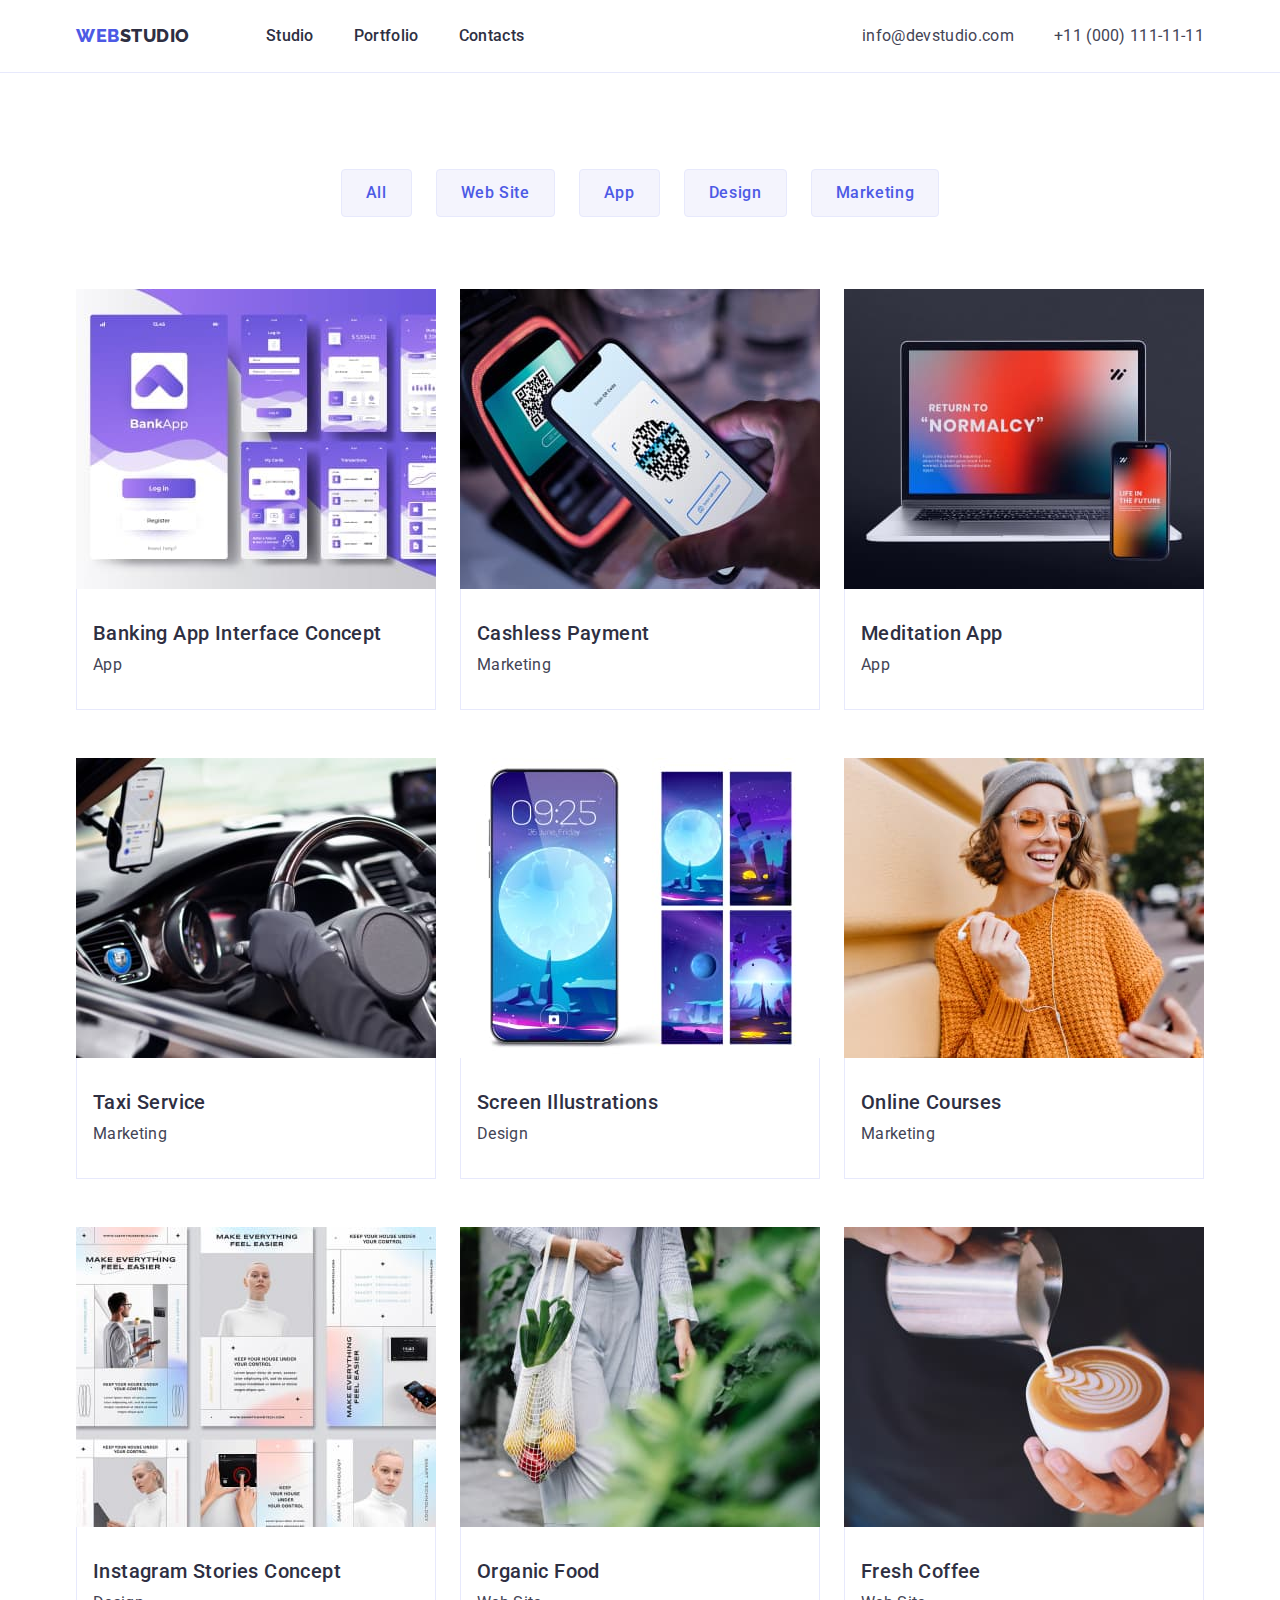
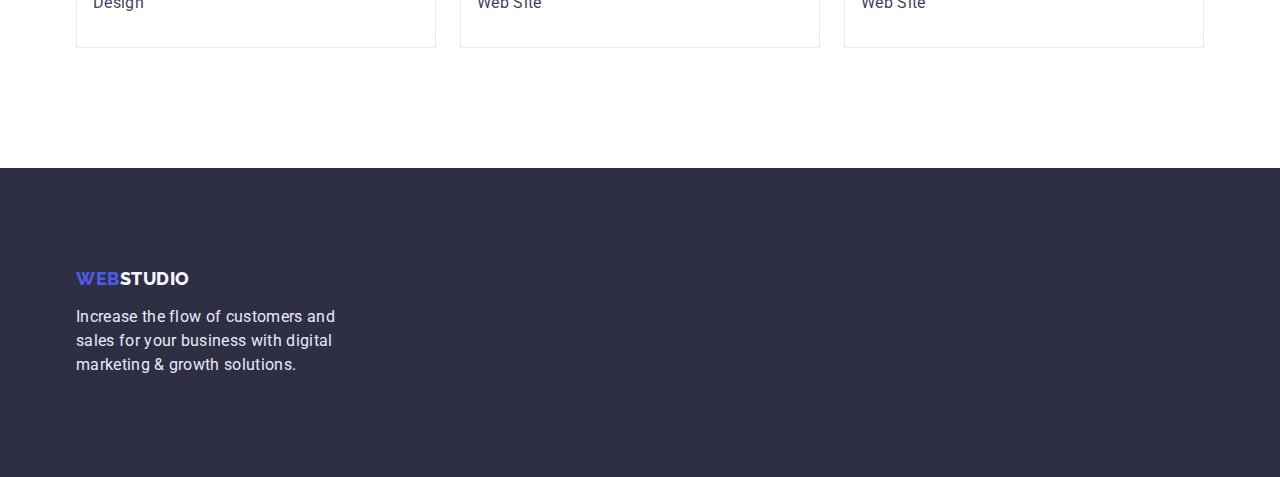
==== portfolio.html @ 5f1618ea "Initial commit" ====
<!DOCTYPE html>
<html lang="en">
<head>
    <meta charset="UTF-8">
    <meta http-equiv="X-UA-Compatible" content="IE=edge">
    <meta name="viewport" content="width=device-width, initial-scale=1.0">
    <title>Portfolio</title>
    <link rel="stylesheet" href="https://cdn.jsdelivr.net/npm/modern-normalize@1.1.0/modern-normalize.min.css">
    <link rel="preconnect" href="https://fonts.googleapis.com">
    <link rel="preconnect" href="https://fonts.gstatic.com" crossorigin>
    <link href="https://fonts.googleapis.com/css2?family=Raleway:wght@800&family=Roboto:wght@400;500;700;900&display=swap"
        rel="stylesheet">
    <link rel="stylesheet" href="./styles/styles.css" />
</head>
<body>
    <header class="page-header">
        <div class="container page-header-container">
        <nav class="navigation">
            <a class="logo link" href="./index.html">Web<span class="logo-web">Studio</span></a>
            <ul class="menu list">
                <li class="menu-item">
                    <a class="menu-link link" href="">Studio</a>
                </li>
                <li class="menu-item">
                    <a class="menu-link link" href="">Portfolio</a>
                </li>
                <li class="menu-item">
                    <a class="menu-link link" href="">Contacts</a>
                </li>
            </ul>
        </nav>
        <address class="contact-details">
            <ul class="list contakt-container">
                <li><a class="address link" href="mailto:info@devstudio.com">info@devstudio.com</a></li>
                <li><a class="address link" href="tel:+110001111111">+11 (000) 111-11-11</a></li>
            </ul>
        </address>
       </div>
    </header>
    <main>
        <section class="all-container">
            <div class="container">
                <h1 hidden>all category</h1>
                <ul class="list list-container">
                    <li><button type="button" class="modals-btn">All</button></li>
                    <li><button type="button" class="modals-btn">Web Site</button></li>
                    <li><button type="button" class="modals-btn">App</button></li>
                    <li><button type="button" class="modals-btn">Design</button></li>
                    <li><button type="button" class="modals-btn">Marketing</button></li>
                </ul>
            </div>

            <div class="container">
            <ul class="list card-set">
                    <li class="item">
                        <a href="" class="link"><img src="./images/banking.jpg" alt="Banking" width="360" height="300">
                            <div class="text-container">
                                <h2 class="functional-top-list">Banking App Interface Concept</h2>
                                <p class="functional-text">App</p>
                            </div>     
                        </a>
                    </li>
                    <li class="item">
                        <a href="" class="link"><img src="./images/cashlesspayment.jpg" alt="Cashless Payment" width="360" height="300">
                            <div class="text-container">
                                <h2 class="functional-top-list">Cashless Payment</h2>
                                <p class="functional-text">Marketing</p>
                            </div>     
                        </a>
                    </li>
                    <li class="item">
                        <a href="" class="link"><img src="./images/meditaionapp.jpg" alt="Meditaion" width="360" height="300">
                            <div class="text-container">
                                <h2 class="functional-top-list">Meditation App</h2>
                                <p class="functional-text">App</p>
                            </div>    
                        </a>
                    </li>
                    <li class="item">
                        <a href="" class="link"><img src="./images/taxitervice.jpg" alt="Taxi" width="360" height="300">
                            <div class="text-container">
                                <h2 class="functional-top-list">Taxi Service</h2>
                                <p class="functional-text">Marketing</p>
                            </div>       
                        </a>
                    </li>
                    <li class="item">
                        <a href="" class="link"><img src="./images/screenillustrations.jpg" alt="Illustrations" width="360" height="300">
                            <div class="text-container">
                                <h2 class="functional-top-list">Screen Illustrations</h2>
                                <p class="functional-text">Design</p>
                            </div> 
                        </a>
                    </li>
                    <li class="item">
                        <a href="" class="link"><img src="./images/onlinecourses.jpg" alt="Online" width="360" height="300">
                            <div class="text-container">
                                <h2 class="functional-top-list">Online Courses</h2>
                                <p class="functional-text">Marketing</p>
                            </div>     
                        </a>
                    </li>
                    <li class="item">
                        <a href="" class="link"><img src="./images/instagram.jpg" alt="Instagram" width="360" height="300">
                            <div class="text-container">
                                <h2 class="functional-top-list">Instagram Stories Concept</h2>
                                <p class="functional-text">Design</p>
                            </div>    
                        </a>
                    </li>
                    <li class="item">
                        <a href="" class="link"><img src="./images/organic.jpg" alt="Food" width="360" height="300">
                            <div class="text-container">
                                <h2 class="functional-top-list">Organic Food</h2>
                                <p class="functional-text">Web Site</p>
                            </div>     
                        </a>
                    </li>
                    <li class="item">
                        <a href="" class="link"><img src="./images/fresh.jpg" alt="Coffee" width="360" height="300">
                            <div class="text-container">
                                <h2 class="functional-top-list">Fresh Coffee</h2>
                                <p class="functional-text">Web Site</p>
                            </div>     
                        </a>
                    </li>
                    </ul>
               </div>
                
        </section>
    </main>
    <footer class="footer-section">
        <div class="container footer-container">
            <a class="logo-footer link" href="./index.html">Web<span class="logo-web-footer">Studio</span></a>
            <p class="footer-text">Increase the flow of customers and sales for your business with digital marketing &
                growth solutions.</p>
        </div>
    </footer>
    
</body>
</html>
---- styles/styles.css ----
:root {
    --accent-color: #404BBF;
    --primary-font: 'Roboto',   sans-serif;
    --secondary-font: 'Raleway', sans-serif;
}

.list {
    list-style: none;
}
.link {
    text-decoration: none;
}
body {
    font-family: 'Roboto',  sans-serif;
    color: #434455;
}

h1,
h2,
h3,
h4,
p {
        margin: 0;
}
ul {
        margin: 0;
        padding: 0;
}
.logo-web {
    color: #2E2F42;
}
.logo-web-footer {
        color: #f4f4fd;
}
.page-header {
        padding-top: 24px;
        padding-bottom: 24px;
}
.logo {
        font-family: inherit;
        font-style: normal;
        font-weight: 800;
        font-size: 18px;
        line-height: 1.17;
        letter-spacing: 0.03em;
        text-transform: uppercase;
        color: #4D5AE5;
        font-family: "Raleway", sans-serif;
        margin-right: 76px;
}
.logo-footer {
        font-family: inherit;
        font-style: normal;
        font-weight: 800;
        font-size: 18px;
        line-height: 1.17;
        letter-spacing: 0.03em;
        text-transform: uppercase;
        color: #4D5AE5;
        font-family: "Raleway", sans-serif;
        margin-right: 76px;
}

.menu-link {
        font-style: normal;
        font-weight: 500;
        font-size: 16px;
        line-height: 1.5;
        letter-spacing: 0.02em;
        color: #2E2F42;
}
.menu-link:hover,
.menu-link:focus {
    color: var(--accent-color);
}
.contact-details {
        font-style: normal;
}

.address {
    font-style: normal;
    font-weight: 400;
    font-size: 16px;
    line-height: 1.5;
    letter-spacing: 0.02em;
    color: #434455;
}
.address:hover,
.address:focus {
    color: var(--accent-color);
}
.hero {
        background-color: #2e2f42;
        padding-top: 188px;
        padding-bottom: 188px;
}
.page-title {
        font-size: 56px;
        line-height: 1.07;
        text-align: center;
        letter-spacing: 0.02em;
        color: #FFFFFF; 
        max-width: 498px;
        margin: 0 auto;
}
.modal-btn {
        min-width: 169px;
        height: 56px;
        font-family: "Roboto", sans-serif;
        font-weight: 500;
        font-size: 16px;
        line-height: 1.5;
        display: flex;
        align-items: center;
        letter-spacing: 0.04em;
        background-color: #4D5AE5;
         color: #FFFFFF; 
         cursor: pointer;
         display: block;
         margin: 0 auto;
        padding: 16px 32px;
         border: none;
        border-color: #4D5AE5;
        box-shadow: 0px 4px 4px rgba(0, 0, 0, 0.15);
        border-radius: 4px;
        margin-top: 48px;
}
.modal-btn:hover,
madal-btn:focus {
background-color: var(--accent-color);
color: #FFFFFF;
}

.functional {
            font-weight: 500;
            font-size: 20px;
            line-height: 1.2;
            letter-spacing: 0.02em;
            color: #2E2F42;
            margin-bottom: 8px;
}
.functional-description {
        font-size: 16px;
        line-height: 1.5;
        letter-spacing: 0.02em;
        color: #434455;
}
.our-work {
        font-size: 36px;
        line-height: 1.11;
        text-align: center;
        letter-spacing: 0.02em;
        text-transform: capitalize;
        color: #2E2F42;
        margin-bottom: 72px;
}
.team {
        font-size: 36px;
        line-height: 1.11;
        text-align: center;
        letter-spacing: 0.02em;
        text-transform: capitalize;
        color: #2E2F42;
        margin-bottom: 72px;
}
.footer-section {
        background-color: #2e2f42;
}
.specialists {
        font-weight: 500;
        font-size: 20px;
        line-height: 1.2;
        text-align: center;
        letter-spacing: 0.02em;
        color: #2E2F42;
        margin-bottom: 8px;
}
.job-title {
        font-size: 16px;
        line-height: 1.5;
        text-align: center;
        letter-spacing: 0.02em;
        color: #434455;
}
.footer-text {
        font-size: 16px;
        line-height: 1.5;
        letter-spacing: 0.02em;
        color: #E7E9FC;
        margin-top: 16px;
        max-width: 264px;
}
.modals-btn {
        min-width: 69px;
        height: 48px;
        font-family: "Roboto", sans-serif;
        font-weight: 500;
        font-size: 16px;
        line-height: 1.5;
        display: flex;
        align-items: center;
        text-align: center;
        letter-spacing: 0.04em;
        color: #4D5AE5;
        cursor: pointer;
        border: 1px solid #E7E9FC;
        border-radius: 4px;
        justify-content: center;
        align-items: center;
        padding: 12px 24px;
        background-color: #F4F4FD;
}

.modals-btn:hover,
madals-btn:focus {
    background-color: var(--accent-color);
    color: #FFFFFF;
     box-shadow: 0px 3px 1px rgba(0, 0, 0, 0.1), 0px 2px 1px rgba(0, 0, 0, 0.08), 0px 2px 2px rgba(0, 0, 0, 0.12);
     border-radius: 4px;
     border-color: #404BBF;
}
.functional-top-list {
        font-weight: 500;
        font-size: 20px;
        line-height: 1.2;
        letter-spacing: 0.02em;
        color: #2E2F42;
}
.functional-text {
        font-size: 16px;
        line-height: 1.5;
        letter-spacing: 0.02em;
        color: #434455;
}

h1,
h2,
h3,
h4,
h5,
h6
p {
        margin-top: 0;
        margin-bottom: 0;
}
ul,
ol {
        margin-top: 0;
        margin-bottom: 0;
        padding-left: 0;
}
img {
        display: block;
}
.container {
        width: 1158px;
        padding-left: 15px;
        padding-right: 15px;
        margin: 0 auto;
}
.page-header-container {
        display: flex;
}
.menu {
        display: flex;
}
.navigation {
        display: flex;
        align-items: center;
        margin-right: auto;
}
.page-header-container {
        display: flex;
}
.contakt-container {
        display: flex;
        gap: 40px;
}
.menu {
        gap: 40px;
}
.features-top-list {
        display: flex;
        gap: 24px;
}
.section-two {
        padding-top: 120px;
        padding-bottom: 120px;
}
.our-work-container {
        display: flex;
        gap: 24px;
}
.section-three {
        padding-bottom: 120px;
}
.team-list-top {
        display: flex;
        gap: 24px;
}

.team-top-container {
        background-color: #FFFFFF;
        padding: 32px 16px;
        box-shadow: 0px 1px 6px rgba(46, 47, 66, 0.08), 0px 1px 1px rgba(46, 47, 66, 0.16), 0px 2px 1px rgba(46, 47, 66, 0.08);
        border-radius: 0px 0px 4px 4px;
}
.footer-section {
 padding-top: 100px;
 padding-bottom: 100px;
}

.page-header {
        border-bottom: 1px solid #E7E9FC;
}

.list-container {
        display: flex;
        gap: 24px;
        justify-content: center;
        margin-bottom: 72px;

}
.all-container {
        padding-top: 96px;
        padding-bottom: 120px;
}

.functional-top-list {
        padding-top: 32px;
}
.functional-text {
        margin-top: 8px;
        margin-bottom: 32px;
}


.features-list {
        width: calc((100% - 72px) /4);
}
.imeges-list {
        width: calc((100% - 48px) / 3);
}
.team-images {
        padding-top: 120px;
        padding-bottom: 120px;
        background-color: #F4F4FD;
}
.team-list {
        width: calc((100% - 72px) / 4);
}
.card-set {
        display: flex;
        flex-wrap: wrap;
        margin-bottom: -48px;
        margin-right: -24px;
}
.item {
        flex-basis: calc(100% / 3 - 24px);
        margin-bottom: 48px;
        margin-right: 24px;
}
.text-container {
        border-left: 1px solid #E7E9FC;
        border-right: 1px solid #E7E9FC;
        border-bottom: 1px solid #E7E9FC;
        padding-left: 16px;
}
.functional-top-list {
        margin-bottom: 8px;
}
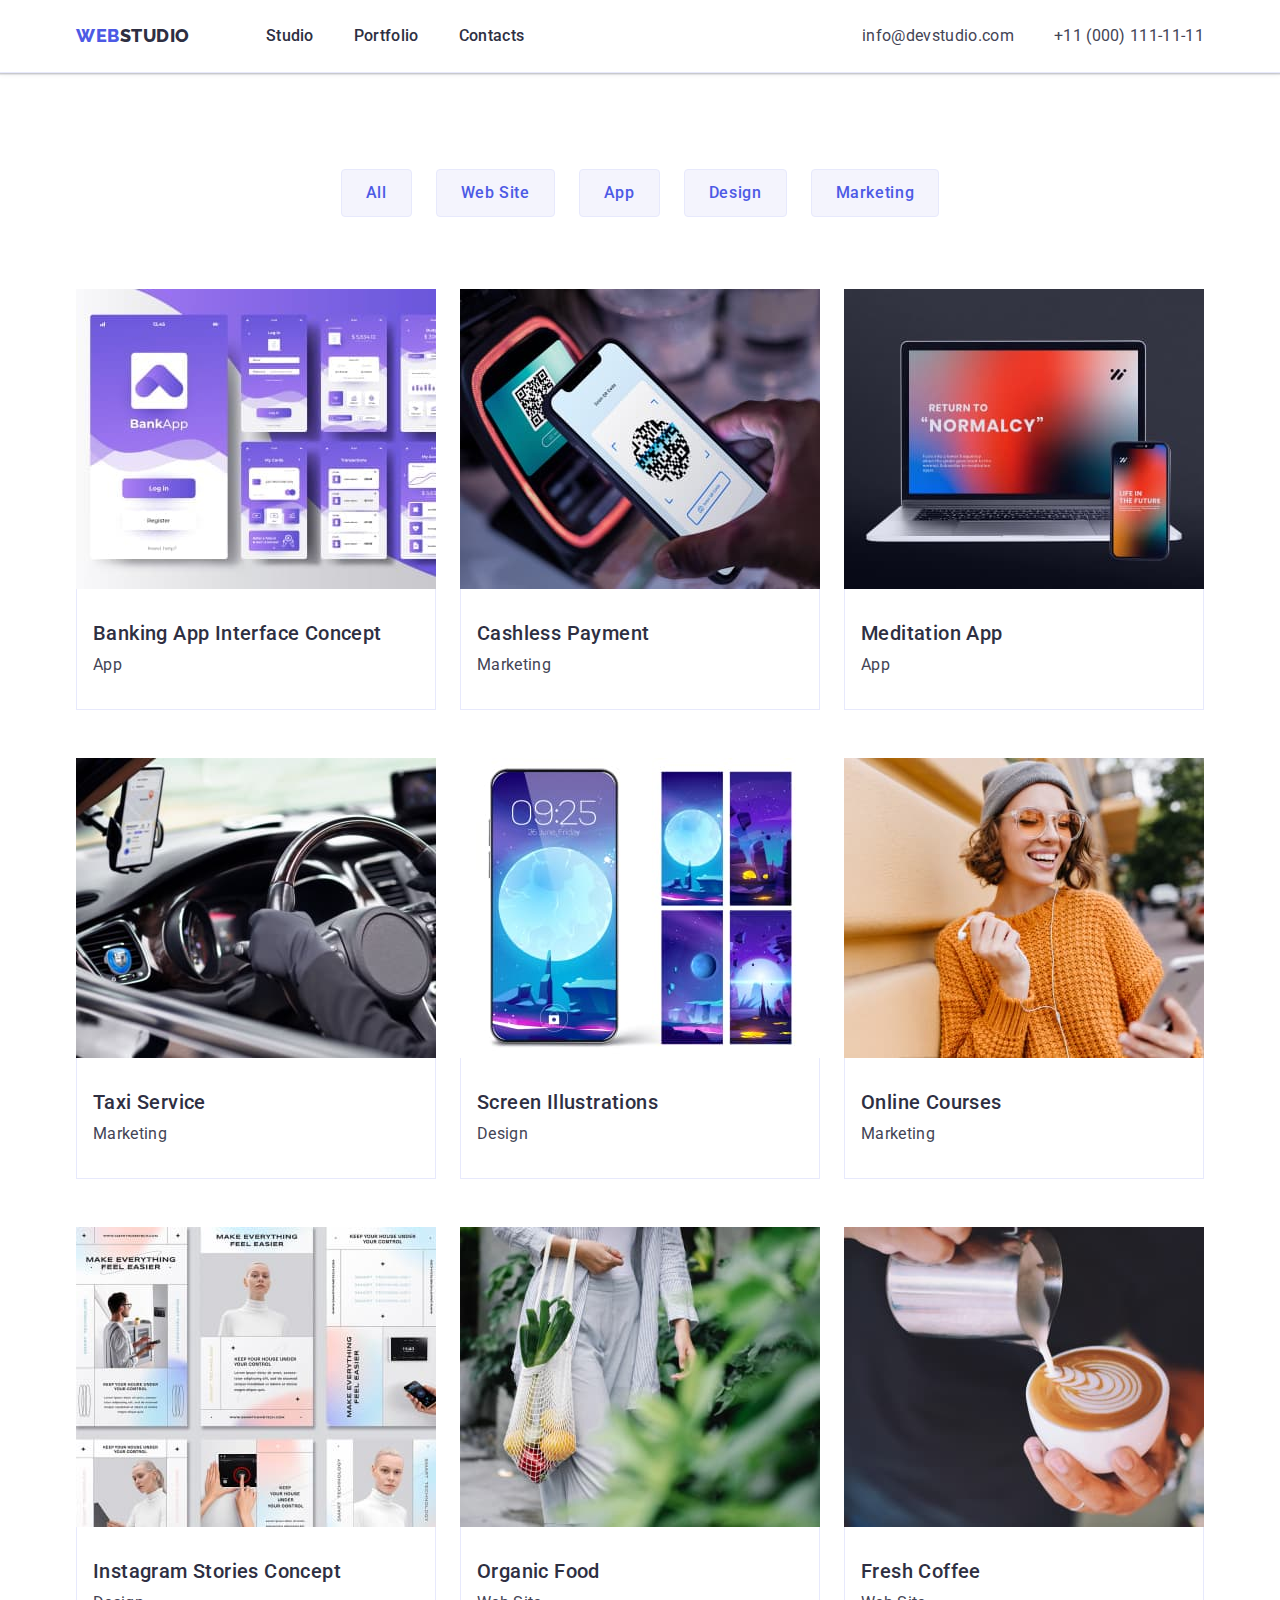
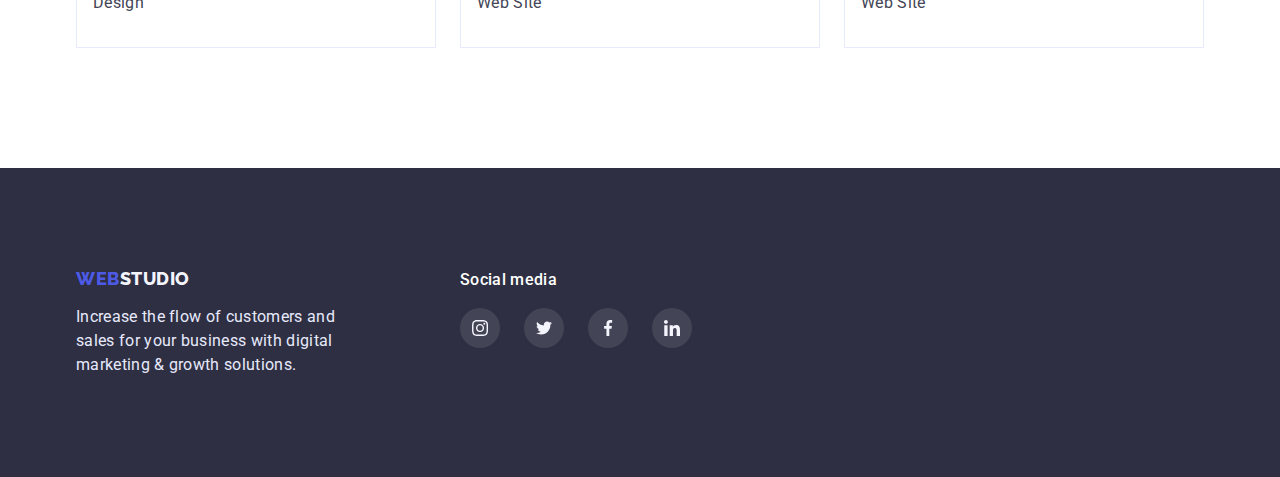
==== commit 52aff1c1: "changes 2" ====
--- a/portfolio.html
+++ b/portfolio.html
@@ -130,10 +130,45 @@
         </section>
     </main>
     <footer class="footer-section">
-        <div class="container footer-container">
-            <a class="logo-footer link" href="./index.html">Web<span class="logo-web-footer">Studio</span></a>
-            <p class="footer-text">Increase the flow of customers and sales for your business with digital marketing &
-                growth solutions.</p>
+        <div class="container footer-container-top">
+            <div class="footer-container">
+                <a class="logo-footer link" href="./index.html">Web<span class="logo-web-footer">Studio</span></a>
+                <p class="footer-text">Increase the flow of customers and sales for your business with digital marketing &
+                    growth solutions.</p>
+            </div>
+            <div class="footer-container-two">
+                <h2 class="social">Social media</h2>
+                <ul class="team-soc-list list">
+                    <li class="team-soc-item">
+                        <a class="team-icon list" href="">
+                            <svg width="16" height="16" class="team-soc-icon">
+                                <use href="./images/icons.svg#icon-instagram"></use>
+                            </svg>
+                        </a>
+                    </li>
+                    <li class="team-soc-item">
+                        <a class="team-icon list" href="">
+                            <svg width="16" height="16" class="team-soc-icon">
+                                <use href="./images/icons.svg#icon-twitter"></use>
+                            </svg>
+                        </a>
+                    </li>
+                    <li class="team-soc-item">
+                        <a class="team-icon list" href="">
+                            <svg width="16" height="16" class="team-soc-icon">
+                                <use href="./images/icons.svg#icon-facebook"></use>
+                            </svg>
+                        </a>
+                    </li>
+                    <li class="team-soc-item">
+                        <a class="team-icon list" href="">
+                            <svg width="16" height="16" class="team-soc-icon">
+                                <use href="./images/icons.svg#icon-linkedin"></use>
+                            </svg>
+                        </a>
+                    </li>
+                </ul>
+            </div>
         </div>
     </footer>
     
--- a/styles/styles.css
+++ b/styles/styles.css
@@ -93,6 +93,13 @@
         background-color: #2e2f42;
         padding-top: 188px;
         padding-bottom: 188px;
+        background-image: linear-gradient(
+                rgba(46, 47, 66, 0.7),
+                rgba(46, 47, 66, 0.7)
+                ), url(../images/peopleoffice.jpg.jpg);
+        background-repeat: no-repeat;
+        background-position: center;
+        background-size: cover;
 }
 .page-title {
         font-size: 56px;
@@ -131,6 +138,17 @@
 color: #FFFFFF;
 }
 
+.features-list {
+        width: 264px;
+        height: 112px;
+}
+.features-top-icon {
+        width: 264px;
+        height: 112px;
+        border-radius: 4px;
+        margin-bottom: 8px;
+}
+
 .functional {
             font-weight: 500;
             font-size: 20px;
@@ -163,6 +181,28 @@
         color: #2E2F42;
         margin-bottom: 72px;
 }
+.team-soc-list {
+        display: flex;
+        justify-content: center;
+        gap: 24px;
+}
+.team-soc-item {
+        width: 40px;
+        height: 40px;
+}
+.team-soc-link {
+        width: 100%;
+        height: 100%;
+        border-radius: 50%;
+        background-color: #4D5AE5;
+        display: flex;
+        justify-content: center;
+        align-items: center;
+}
+.team-soc-link:hover,
+team-soc-link:focus {
+        background-color: #404BBF;
+}
 .footer-section {
         background-color: #2e2f42;
 }
@@ -175,13 +215,58 @@
         color: #2E2F42;
         margin-bottom: 8px;
 }
+.customers-icon {
+        padding-top: 120px;
+        padding-bottom: 120px;
+}
+
+.customers {
+        font-weight: 700;
+        font-size: 36px;
+        line-height: 40px;
+        text-align: center;
+        letter-spacing: 0.02em;
+        text-transform: capitalize;
+        color: #2E2F42;
+        margin-bottom: 72px;
+}
+.customers-list {
+        display: flex;
+}
+.icon-top-list {
+        border: 1px solid #8E8F99;
+        border-radius: 4px;
+        width: 168px;
+        height: 88px;
+        fill: #8E8F99;
+}
+.icon-link {
+         display: flex;
+        justify-content: center;
+        align-items: center;
+}
+.customers-list {
+        gap: 24px;
+}
+.icon-top-list:hover,
+.icon-top-list:focus {
+        border-color:  #404BBF;
+}
+
+
+.icon-link:hover> .icon-top-list {
+        fill: #404BBF;
+}
+
 .job-title {
         font-size: 16px;
         line-height: 1.5;
         text-align: center;
         letter-spacing: 0.02em;
         color: #434455;
-}
+        margin-bottom: 8px;
+}
+
 .footer-text {
         font-size: 16px;
         line-height: 1.5;
@@ -189,6 +274,14 @@
         color: #E7E9FC;
         margin-top: 16px;
         max-width: 264px;
+}
+
+.social {
+        font-weight: 500;
+        font-size: 16px;
+        line-height: 24px;
+        letter-spacing: 0.02em;
+        color: #FFFFFF;
 }
 .modals-btn {
         min-width: 69px;
@@ -285,7 +378,7 @@
 }
 .section-two {
         padding-top: 120px;
-        padding-bottom: 120px;
+        padding-bottom: 240px;
 }
 .our-work-container {
         display: flex;
@@ -310,8 +403,10 @@
  padding-bottom: 100px;
 }
 
+
 .page-header {
         border-bottom: 1px solid #E7E9FC;
+        box-shadow: 0px 2px 1px rgba(46, 47, 66, 0.08), 0px 1px 1px rgba(46, 47, 66, 0.16), 0px 1px 6px rgba(46, 47, 66, 0.08);
 }
 
 .list-container {
@@ -366,6 +461,40 @@
         border-bottom: 1px solid #E7E9FC;
         padding-left: 16px;
 }
+.text-container:hover,
+.text-container:focus {
+        box-shadow: 0px 1px 6px rgba(46, 47, 66, 0.08), 0px 1px 1px rgba(46, 47, 66, 0.16), 0px 2px 1px rgba(46, 47, 66, 0.08);
+}
+
+
 .functional-top-list {
         margin-bottom: 8px;
-}+}
+
+.footer-container-top {
+        display: flex;
+}
+.footer-container-two {
+        margin-left: 120px;
+}
+.social {
+        font-weight: 500;
+        font-size: 16px;
+        line-height: 24px;
+        letter-spacing: 0.02em;
+        color: #FFFFFF;
+        margin-bottom: 16px;
+}
+.team-icon {
+width: 100%;
+        height: 100%;
+        border-radius: 50%;
+        background-color: #434455;
+        display: flex;
+        justify-content: center;
+        align-items: center;
+}
+.team-icon:hover,
+.team-icon:focus {
+        background-color: #31D0AA }
+
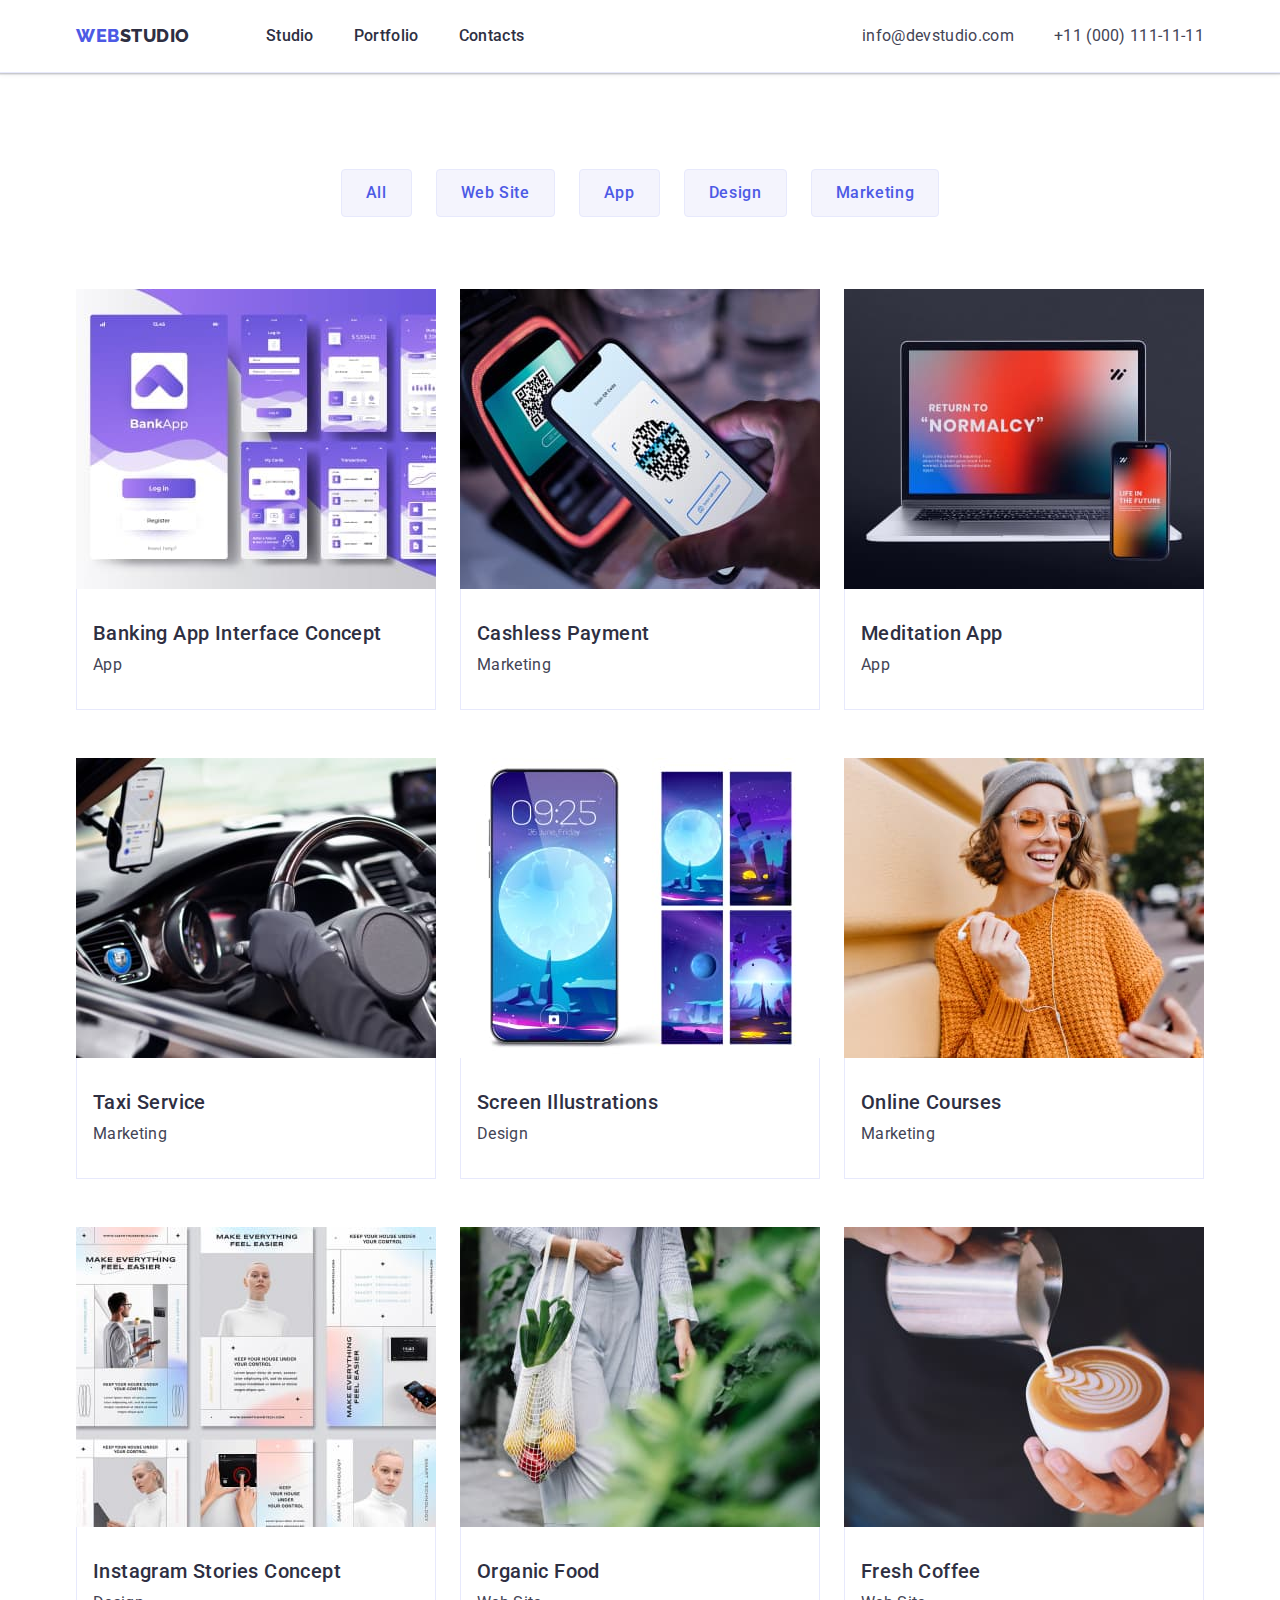
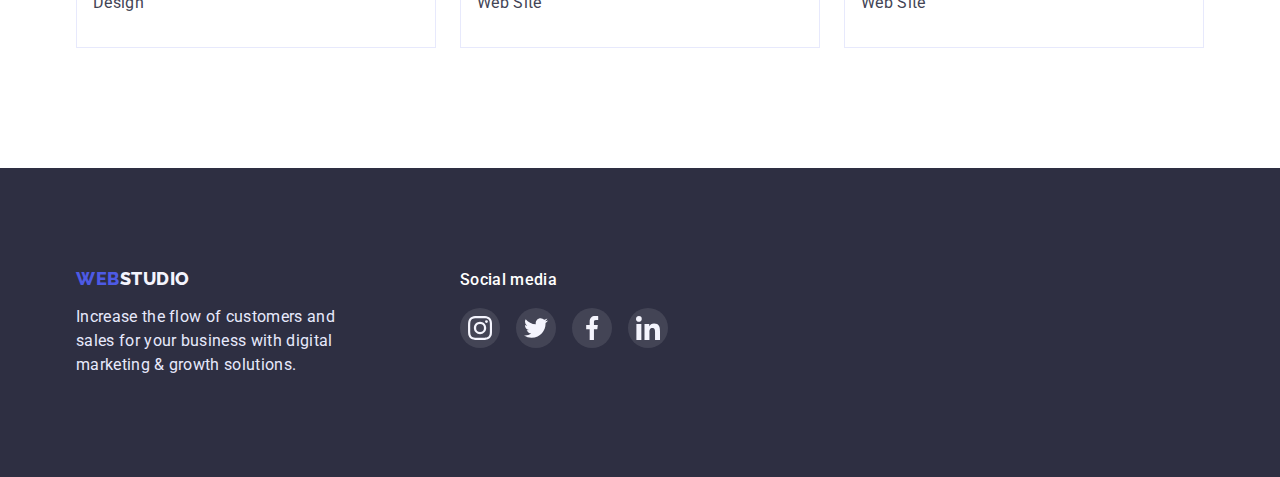
==== commit b43e63ec: "changes 3" ====
--- a/portfolio.html
+++ b/portfolio.html
@@ -53,7 +53,7 @@
             <div class="container">
             <ul class="list card-set">
                     <li class="item">
-                        <a href="" class="link"><img src="./images/banking.jpg" alt="Banking" width="360" height="300">
+                        <a href="" class="card-item link"><img src="./images/banking.jpg" alt="Banking" width="360" height="300">
                             <div class="text-container">
                                 <h2 class="functional-top-list">Banking App Interface Concept</h2>
                                 <p class="functional-text">App</p>
@@ -61,7 +61,7 @@
                         </a>
                     </li>
                     <li class="item">
-                        <a href="" class="link"><img src="./images/cashlesspayment.jpg" alt="Cashless Payment" width="360" height="300">
+                        <a href="" class="card-item link"><img src="./images/cashlesspayment.jpg" alt="Cashless Payment" width="360" height="300">
                             <div class="text-container">
                                 <h2 class="functional-top-list">Cashless Payment</h2>
                                 <p class="functional-text">Marketing</p>
@@ -69,7 +69,7 @@
                         </a>
                     </li>
                     <li class="item">
-                        <a href="" class="link"><img src="./images/meditaionapp.jpg" alt="Meditaion" width="360" height="300">
+                        <a href="" class="card-item link"><img src="./images/meditaionapp.jpg" alt="Meditaion" width="360" height="300">
                             <div class="text-container">
                                 <h2 class="functional-top-list">Meditation App</h2>
                                 <p class="functional-text">App</p>
@@ -77,7 +77,7 @@
                         </a>
                     </li>
                     <li class="item">
-                        <a href="" class="link"><img src="./images/taxitervice.jpg" alt="Taxi" width="360" height="300">
+                        <a href="" class="card-item link"><img src="./images/taxitervice.jpg" alt="Taxi" width="360" height="300">
                             <div class="text-container">
                                 <h2 class="functional-top-list">Taxi Service</h2>
                                 <p class="functional-text">Marketing</p>
@@ -85,7 +85,7 @@
                         </a>
                     </li>
                     <li class="item">
-                        <a href="" class="link"><img src="./images/screenillustrations.jpg" alt="Illustrations" width="360" height="300">
+                        <a href="" class="card-item link"><img src="./images/screenillustrations.jpg" alt="Illustrations" width="360" height="300">
                             <div class="text-container">
                                 <h2 class="functional-top-list">Screen Illustrations</h2>
                                 <p class="functional-text">Design</p>
@@ -93,7 +93,7 @@
                         </a>
                     </li>
                     <li class="item">
-                        <a href="" class="link"><img src="./images/onlinecourses.jpg" alt="Online" width="360" height="300">
+                        <a href="" class="card-item link"><img src="./images/onlinecourses.jpg" alt="Online" width="360" height="300">
                             <div class="text-container">
                                 <h2 class="functional-top-list">Online Courses</h2>
                                 <p class="functional-text">Marketing</p>
@@ -101,7 +101,7 @@
                         </a>
                     </li>
                     <li class="item">
-                        <a href="" class="link"><img src="./images/instagram.jpg" alt="Instagram" width="360" height="300">
+                        <a href="" class="card-item link"><img src="./images/instagram.jpg" alt="Instagram" width="360" height="300">
                             <div class="text-container">
                                 <h2 class="functional-top-list">Instagram Stories Concept</h2>
                                 <p class="functional-text">Design</p>
@@ -109,7 +109,7 @@
                         </a>
                     </li>
                     <li class="item">
-                        <a href="" class="link"><img src="./images/organic.jpg" alt="Food" width="360" height="300">
+                        <a href="" class="card-item link"><img src="./images/organic.jpg" alt="Food" width="360" height="300">
                             <div class="text-container">
                                 <h2 class="functional-top-list">Organic Food</h2>
                                 <p class="functional-text">Web Site</p>
@@ -117,7 +117,7 @@
                         </a>
                     </li>
                     <li class="item">
-                        <a href="" class="link"><img src="./images/fresh.jpg" alt="Coffee" width="360" height="300">
+                        <a href="" class="card-item link"><img src="./images/fresh.jpg" alt="Coffee" width="360" height="300">
                             <div class="text-container">
                                 <h2 class="functional-top-list">Fresh Coffee</h2>
                                 <p class="functional-text">Web Site</p>
@@ -141,28 +141,28 @@
                 <ul class="team-soc-list list">
                     <li class="team-soc-item">
                         <a class="team-icon list" href="">
-                            <svg width="16" height="16" class="team-soc-icon">
+                            <svg width="24" height="24" class="team-soc-icon">
                                 <use href="./images/icons.svg#icon-instagram"></use>
                             </svg>
                         </a>
                     </li>
                     <li class="team-soc-item">
                         <a class="team-icon list" href="">
-                            <svg width="16" height="16" class="team-soc-icon">
+                            <svg width="24" height="24" class="team-soc-icon">
                                 <use href="./images/icons.svg#icon-twitter"></use>
                             </svg>
                         </a>
                     </li>
                     <li class="team-soc-item">
                         <a class="team-icon list" href="">
-                            <svg width="16" height="16" class="team-soc-icon">
+                            <svg width="24" height="24" class="team-soc-icon">
                                 <use href="./images/icons.svg#icon-facebook"></use>
                             </svg>
                         </a>
                     </li>
                     <li class="team-soc-item">
                         <a class="team-icon list" href="">
-                            <svg width="16" height="16" class="team-soc-icon">
+                            <svg width="24" height="24" class="team-soc-icon">
                                 <use href="./images/icons.svg#icon-linkedin"></use>
                             </svg>
                         </a>
--- a/styles/styles.css
+++ b/styles/styles.css
@@ -90,6 +90,8 @@
     color: var(--accent-color);
 }
 .hero {
+        width: 1440px;
+        margin: auto;
         background-color: #2e2f42;
         padding-top: 188px;
         padding-bottom: 188px;
@@ -143,10 +145,19 @@
         height: 112px;
 }
 .features-top-icon {
+        width: 64px;
+        height: 64px;
+        
+}
+.features-container {
+        display: flex;
         width: 264px;
         height: 112px;
         border-radius: 4px;
+        background-color: #F4F4FD;
         margin-bottom: 8px;
+        justify-content: center;
+        align-items: center;
 }
 
 .functional {
@@ -184,7 +195,7 @@
 .team-soc-list {
         display: flex;
         justify-content: center;
-        gap: 24px;
+        gap: 16px;
 }
 .team-soc-item {
         width: 40px;
@@ -200,7 +211,7 @@
         align-items: center;
 }
 .team-soc-link:hover,
-team-soc-link:focus {
+.team-soc-link:focus {
         background-color: #404BBF;
 }
 .footer-section {
@@ -233,14 +244,20 @@
 .customers-list {
         display: flex;
 }
+.item-icon {
+        width: 168px;
+        height: 88px;
+}
 .icon-top-list {
+        width: 104px;
+        height: 56px;
+}
+.icon-link {
+        width: 100%;
+        height: 100%;
         border: 1px solid #8E8F99;
         border-radius: 4px;
-        width: 168px;
-        height: 88px;
         fill: #8E8F99;
-}
-.icon-link {
          display: flex;
         justify-content: center;
         align-items: center;
@@ -248,13 +265,16 @@
 .customers-list {
         gap: 24px;
 }
-.icon-top-list:hover,
-.icon-top-list:focus {
+.icon-link:hover,
+.icon-link:focus {
         border-color:  #404BBF;
 }
 
 
 .icon-link:hover> .icon-top-list {
+        fill: #404BBF;
+}
+.icon-link:focus> .icon-top-list {
         fill: #404BBF;
 }
 
@@ -461,8 +481,11 @@
         border-bottom: 1px solid #E7E9FC;
         padding-left: 16px;
 }
-.text-container:hover,
-.text-container:focus {
+.card-item {
+        display: block;
+}
+.card-item:hover,
+.card-item:focus {
         box-shadow: 0px 1px 6px rgba(46, 47, 66, 0.08), 0px 1px 1px rgba(46, 47, 66, 0.16), 0px 2px 1px rgba(46, 47, 66, 0.08);
 }
 
